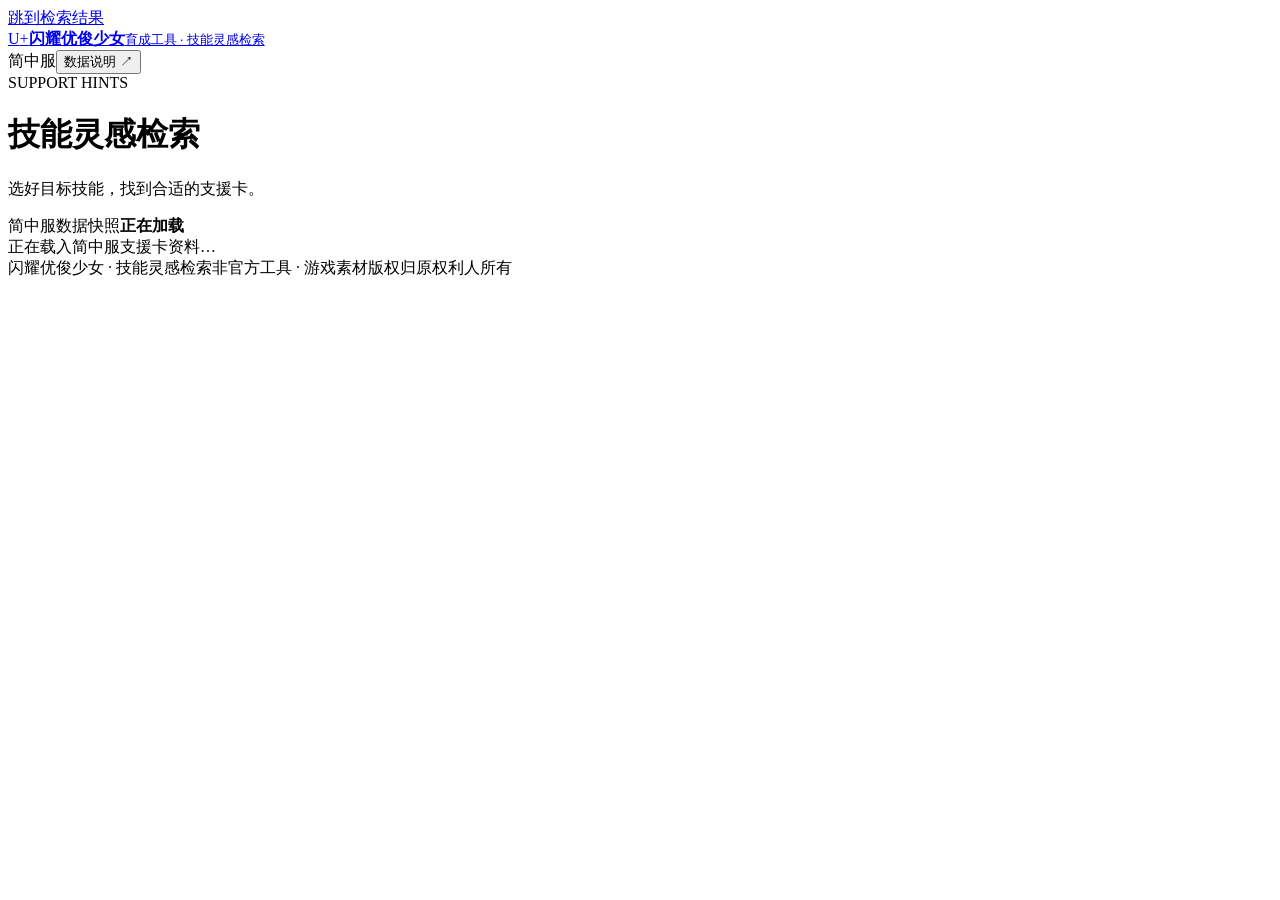
==== app/src/main/assets/hint-finder/index.html @ 9cf9b89a "feat: integrate support skill search (v0.1.52)" ====
<!doctype html>
<html lang="zh-CN">
<head>
  <meta charset="utf-8">
  <meta name="viewport" content="width=device-width,initial-scale=1,viewport-fit=cover">
  <meta name="theme-color" content="#315cff">
  <meta name="description" content="闪耀优俊少女简中服支援卡技能灵感检索。按目标技能反查支援卡。">
  <title>技能灵感检索 · 闪耀优俊少女</title>
  <link rel="icon" type="image/svg+xml" href="/assets/favicon.svg">
  <link rel="stylesheet" href="/style.css">
  <link rel="stylesheet" href="/refinement.css">
  <link rel="stylesheet" href="/android.css">
  <script type="module" src="/app.mjs"></script><script defer src="/embedded.js"></script>
</head>
<body>
  <a class="skip" href="#results-heading">跳到检索结果</a>
  <header class="site-header">
    <div class="header-inner">
      <a href="/" class="brand" aria-label="技能灵感检索首页"><span class="brand-symbol" aria-hidden="true">U<span>+</span></span><span><b>闪耀优俊少女</b><small>育成工具 · 技能灵感检索</small></span></a>
      <div class="header-actions"><span class="server-badge">简中服</span><button class="text-button" id="about-button">数据说明 <span aria-hidden="true">↗</span></button></div>
    </div>
  </header>
  <main class="workspace">
    <div class="page-heading"><div><span class="eyebrow">SUPPORT HINTS</span><h1>技能灵感检索</h1><p>选好目标技能，找到合适的支援卡。</p></div><div class="snapshot"><span class="snapshot-label">简中服数据快照</span><b id="snapshot-date">正在加载</b></div></div>
    <div id="load-status" role="status" class="load-status">正在载入简中服支援卡资料…</div>
    <div class="workbench" id="workbench" hidden>
      <aside class="filters" aria-label="检索条件">
        <section class="panel filter-panel">
          <div class="section-heading"><h2><span class="section-mark pink"></span>目标技能</h2></div>
          <label for="skill-input" class="sr-only">搜索目标技能</label>
          <div class="skill-search"><span class="search-symbol" aria-hidden="true"></span><input id="skill-input" enterkeyhint="search" placeholder="搜索技能名称…" autocomplete="off" role="combobox" aria-controls="skill-options" aria-expanded="false" aria-autocomplete="list"><button type="button" id="skill-search-button" aria-label="搜索技能">搜索</button></div>
          <div id="skill-options" class="skill-options" role="listbox" aria-label="技能搜索建议" hidden></div>
          <p id="skill-feedback" class="sr-only" aria-live="polite"></p>
        </section>
        <section class="panel filter-panel secondary-filters" data-expanded="false">
          <div class="section-heading"><h2><span class="section-mark blue"></span>筛选条件</h2><div class="filter-heading-actions"><button id="reset-filters" class="text-button">重置</button><button id="filter-toggle" class="text-button" aria-expanded="false" aria-controls="filter-fields">展开 <span aria-hidden="true">⌄</span></button></div></div>
          <div id="filter-fields">
          <fieldset><legend>稀有度</legend><div class="rarity-options"><label class="rarity-choice ssr"><input type="checkbox" value="SSR" name="rarity" checked><span>SSR</span></label><label class="rarity-choice sr"><input type="checkbox" value="SR" name="rarity" checked><span>SR</span></label><label class="rarity-choice r"><input type="checkbox" value="R" name="rarity" checked><span>R</span></label></div></fieldset>
          <fieldset><legend>支援类型 <small>可多选</small></legend><div id="type-filters" class="type-options"></div></fieldset>
          </div>
        </section>
        <div id="tier-switch" role="tablist" aria-label="技能级别" hidden><button type="button" role="tab" data-result-tier="gold" aria-controls="direct-section" aria-selected="true">金技能</button><button type="button" role="tab" data-result-tier="lower" aria-controls="lower-section" aria-selected="false" tabindex="-1">下位白技能</button></div><div class="side-footnote">资料来自吗哩吗哩工具箱简中服快照。<br>未收录不代表无法获得。</div>
      </aside>
      <section class="results-section" aria-labelledby="results-heading">
        <div class="results-toolbar"><div><h2 id="results-heading" tabindex="-1">支援卡 <span id="result-count">0</span></h2><p id="result-summary" role="status"></p></div></div>
        <div class="results-meta"><span id="active-summary">全部支援卡</span></div>
        <div id="direct-section"><div id="gold-heading" class="result-group-heading gold-heading" hidden></div>
        <div id="results" class="card-grid"></div>
        <div id="empty-state" class="panel empty-state" hidden><span class="empty-symbol" aria-hidden="true">∅</span><h3>没有找到符合条件的支援卡</h3><p id="empty-description"></p><button class="primary-button" id="empty-action">重置全部条件</button></div>
        <nav class="pagination" aria-label="支援卡分页" hidden><button type="button" data-page-offset="-1" aria-controls="results">上一页</button><span class="page-label" aria-live="polite"></span><button type="button" data-page-offset="1" aria-controls="results">下一页</button></nav>
        <p class="results-end" id="results-end"></p>
        </div><section id="lower-section" aria-labelledby="lower-heading" hidden>
          <div class="result-group-heading lower-heading"><h3 id="lower-heading">仅可获取下位白技能</h3><p id="lower-description"></p></div>
          <div id="lower-results" class="card-grid"></div>
          <p id="lower-empty" class="panel empty-state" hidden>当前筛选条件下，没有仅提供下位白技能的支援卡。</p>
          <nav class="lower-pagination pagination" aria-label="下位白技能支援卡底部分页"><button type="button" data-lower-offset="-1" aria-controls="lower-results">上一页</button><span class="lower-page-label" aria-live="polite"></span><button type="button" data-lower-offset="1" aria-controls="lower-results">下一页</button></nav>
        </section>
      </section>
    </div>
  </main>
  <footer class="site-footer"><span>闪耀优俊少女 · 技能灵感检索</span><span>非官方工具 · 游戏素材版权归原权利人所有</span></footer>
  <dialog id="detail-dialog"><div class="dialog-header"><span id="dialog-label">详细信息</span><button id="close-dialog" class="close-button" aria-label="关闭详情">×</button></div><div id="dialog-content"></div></dialog>
  <div id="toast" class="toast" role="status" hidden></div>
  <noscript><p class="panel">请启用 JavaScript 以使用技能检索。</p></noscript>
</body>
</html>
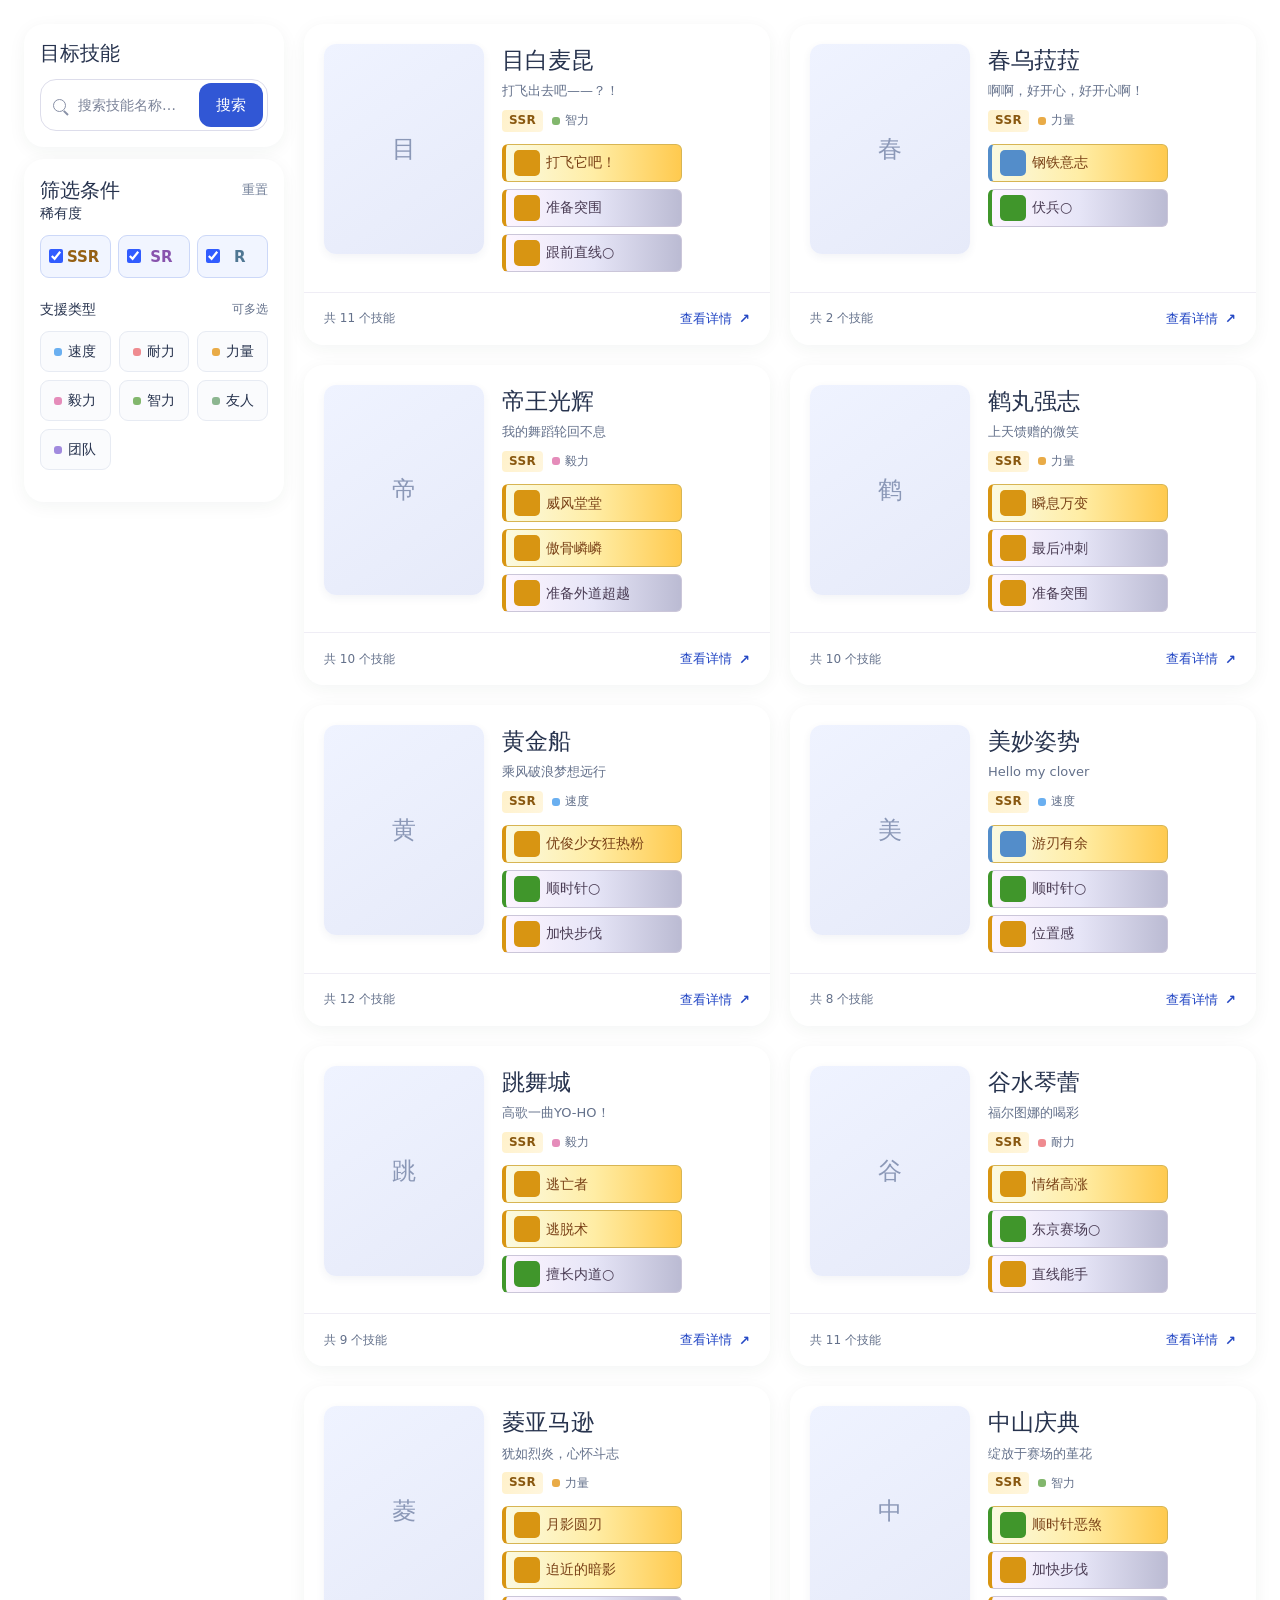
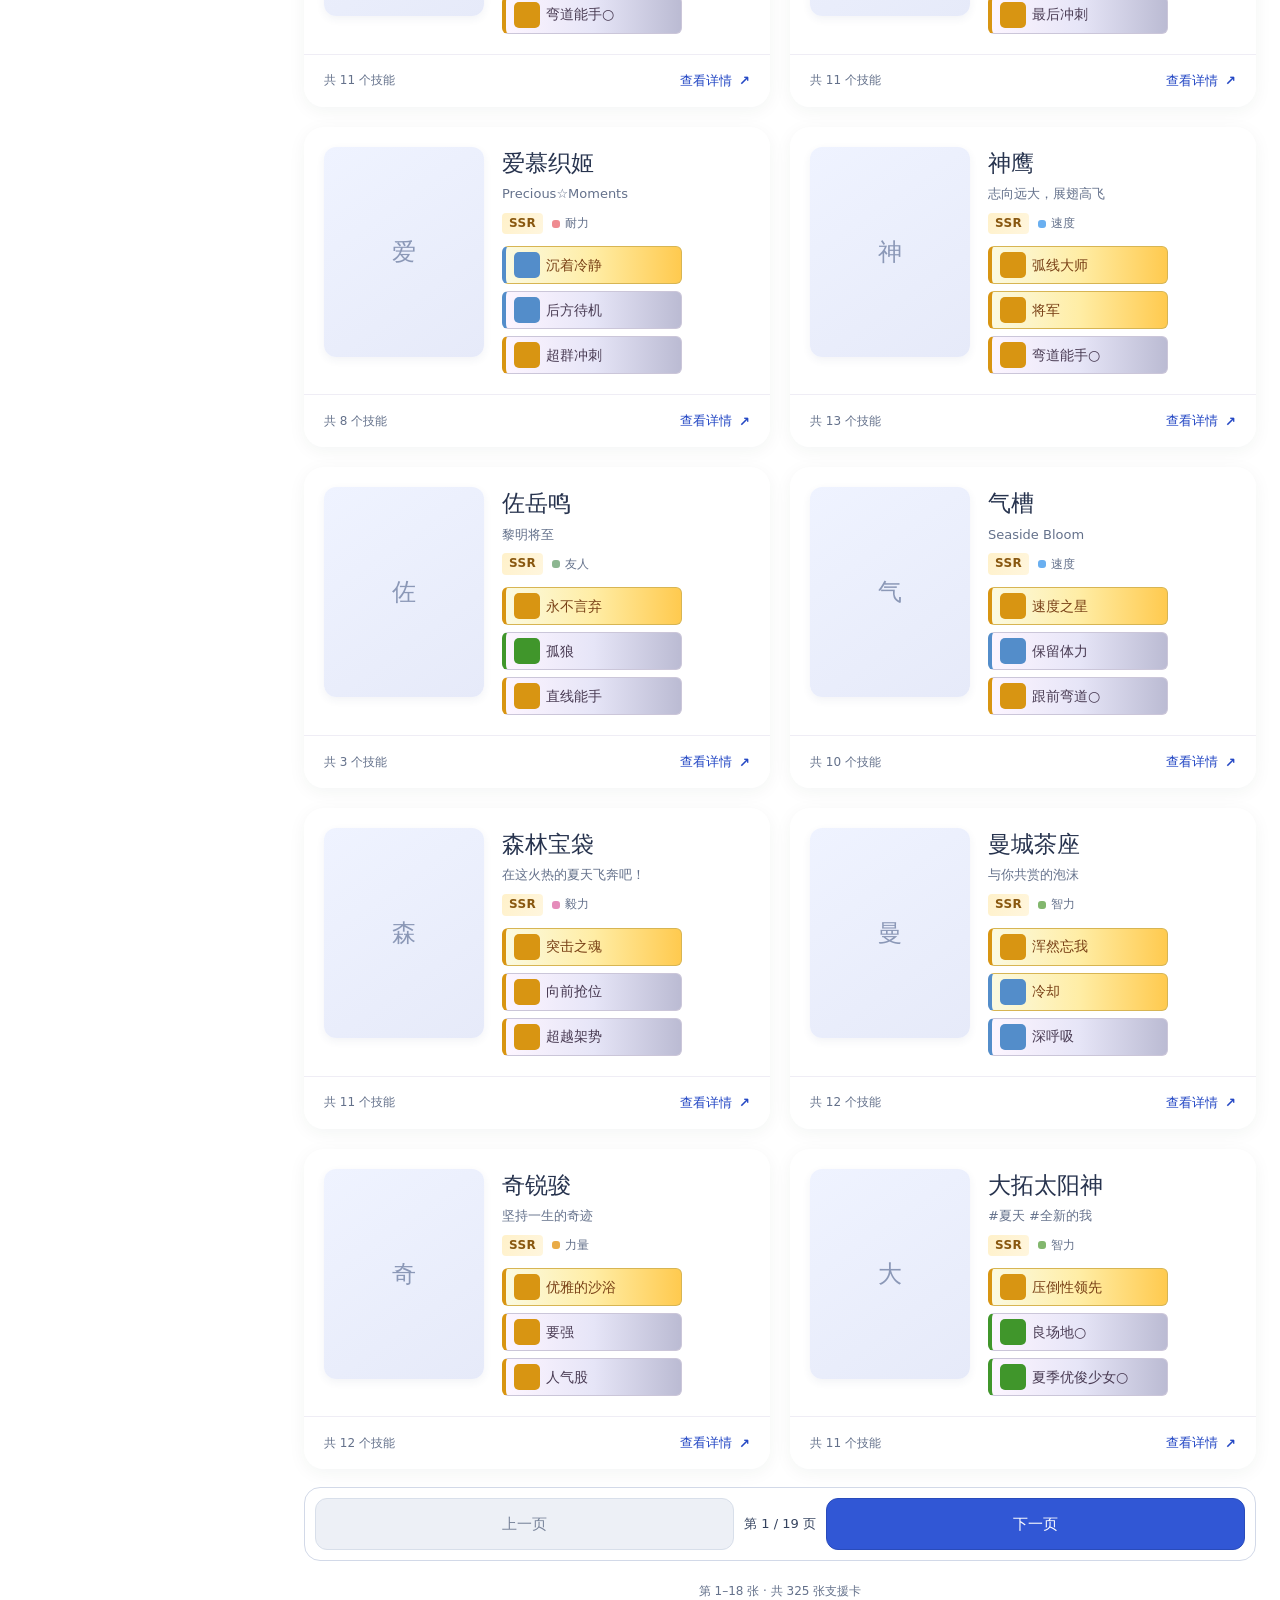
==== commit 42297bf1: "feat: sync PC support skill catalog (v0.1.54)" ====
--- a/app/src/main/assets/hint-finder/index.html
+++ b/app/src/main/assets/hint-finder/index.html
@@ -6,17 +6,17 @@
   <meta name="theme-color" content="#315cff">
   <meta name="description" content="闪耀优俊少女简中服支援卡技能灵感检索。按目标技能反查支援卡。">
   <title>技能灵感检索 · 闪耀优俊少女</title>
-  <link rel="icon" type="image/svg+xml" href="/assets/favicon.svg">
-  <link rel="stylesheet" href="/style.css">
-  <link rel="stylesheet" href="/refinement.css">
-  <link rel="stylesheet" href="/android.css">
-  <script type="module" src="/app.mjs"></script><script defer src="/embedded.js"></script>
+  <link rel="icon" type="image/svg+xml" href="./assets/favicon.svg">
+  <link rel="stylesheet" href="./style.css">
+  <link rel="stylesheet" href="./refinement.css">
+  <link rel="stylesheet" href="./android.css">
+  <script type="module" src="./app.mjs"></script><script defer src="./embedded.js"></script>
 </head>
 <body>
   <a class="skip" href="#results-heading">跳到检索结果</a>
   <header class="site-header">
     <div class="header-inner">
-      <a href="/" class="brand" aria-label="技能灵感检索首页"><span class="brand-symbol" aria-hidden="true">U<span>+</span></span><span><b>闪耀优俊少女</b><small>育成工具 · 技能灵感检索</small></span></a>
+      <a href="./" class="brand" aria-label="技能灵感检索首页"><span class="brand-symbol" aria-hidden="true">U<span>+</span></span><span><b>闪耀优俊少女</b><small>育成工具 · 技能灵感检索</small></span></a>
       <div class="header-actions"><span class="server-badge">简中服</span><button class="text-button" id="about-button">数据说明 <span aria-hidden="true">↗</span></button></div>
     </div>
   </header>
@@ -39,7 +39,7 @@
           <fieldset><legend>支援类型 <small>可多选</small></legend><div id="type-filters" class="type-options"></div></fieldset>
           </div>
         </section>
-        <div id="tier-switch" role="tablist" aria-label="技能级别" hidden><button type="button" role="tab" data-result-tier="gold" aria-controls="direct-section" aria-selected="true">金技能</button><button type="button" role="tab" data-result-tier="lower" aria-controls="lower-section" aria-selected="false" tabindex="-1">下位白技能</button></div><div class="side-footnote">资料来自吗哩吗哩工具箱简中服快照。<br>未收录不代表无法获得。</div>
+        <div id="tier-switch" role="tablist" aria-label="技能级别" hidden><button type="button" role="tab" data-result-tier="gold" aria-controls="direct-section" aria-selected="true">金技能</button><button type="button" role="tab" data-result-tier="lower" aria-controls="lower-section" aria-selected="false" tabindex="-1">下位白技能</button></div><div class="side-footnote">工具箱简中服归档与 BWIKI 资料增补。<br>未收录不代表无法获得。</div>
       </aside>
       <section class="results-section" aria-labelledby="results-heading">
         <div class="results-toolbar"><div><h2 id="results-heading" tabindex="-1">支援卡 <span id="result-count">0</span></h2><p id="result-summary" role="status"></p></div></div>
--- a/app/src/main/assets/hint-finder/style.css
+++ b/app/src/main/assets/hint-finder/style.css
@@ -0,0 +1,9 @@
+:root{--brand:#315cff;--brand-dark:#2347c4;--ink:#29324a;--muted:#667087;--line:#e2e3ee;--surface:#fff;--soft:#f5f6fc;--pink:#ac337d;--green:#327c49;--gold:#8c5b12;--shadow:0 4px 20px #444e8509;color-scheme:light;font-family:"Microsoft YaHei UI","Microsoft YaHei","PingFang SC",system-ui,sans-serif;color:var(--ink);font-synthesis:none;font-size:16px}
+*{box-sizing:border-box}body{margin:0;min-width:320px;background:#fcfbff url('./assets/horseshoes.svg') repeat center top;background-image:url('./assets/horseshoes.svg'),url('./assets/facets.svg');background-size:360px 420px,600px 760px}button,input{font:inherit}button,a,input{ -webkit-tap-highlight-color:transparent}button{cursor:pointer}button{color:inherit}button:disabled{cursor:default;opacity:.5}button:focus-visible,a:focus-visible,input:focus-visible,summary:focus-visible{outline:3px solid #315cff;outline-offset:3px}a{color:var(--brand-dark)}[hidden]{display:none!important}.sr-only{position:absolute;width:1px;height:1px;padding:0;overflow:hidden;clip:rect(0,0,0,0);white-space:nowrap}.skip{position:fixed;left:12px;top:-60px;z-index:20;background:white;padding:12px}.skip:focus{top:12px}.site-header{border-bottom:3px solid;border-image:linear-gradient(90deg,#ee78b7,#af97ec,#71bcec,#8fcd8a,#f2d478) 1;background:linear-gradient(115deg,#fff6fa,#fff 48%,#eef8ff)}.header-inner{max-width:1400px;margin:auto;padding:18px 40px;display:flex;align-items:center;justify-content:space-between;gap:18px}.brand{display:flex;gap:12px;align-items:center;text-decoration:none;color:var(--ink)}.brand-symbol{position:relative;width:44px;height:44px;display:grid;place-items:center;border-radius:13px;background:var(--brand);color:#fff;font-size:30px;font-weight:850;box-shadow:0 4px 10px #315cff25}.brand-symbol>span{position:absolute;right:3px;top:-7px;color:#ffdd83;font-size:27px}.brand b{display:block;letter-spacing:.08em;font-size:17px}.brand small{display:block;font-size:12px;color:var(--muted);margin-top:3px}.header-actions{display:flex;align-items:center;gap:18px}.server-badge{font-size:13px;font-weight:700;color:var(--brand-dark);background:#edf1ff;border:1px solid #dbe4ff;padding:6px 13px;border-radius:7px}.text-button{min-height:36px;border:0;background:transparent;padding:5px 0;color:var(--muted);font-size:14px;display:inline-flex;align-items:center;gap:7px;white-space:nowrap}.text-button:hover{color:var(--brand-dark)}.text-button svg{width:16px;height:16px;fill:none;stroke:currentColor;stroke-width:1.8}.workspace{max-width:1400px;margin:0 auto;padding:32px 40px 45px}.page-heading{display:flex;justify-content:space-between;align-items:center;gap:20px;margin-bottom:28px}.eyebrow{font-size:11px;letter-spacing:.17em;color:var(--brand-dark);font-weight:800}h1{font-size:30px;letter-spacing:-.035em;margin:9px 0 10px;font-weight:850;line-height:1.4}h1 span{color:var(--brand-dark)}.page-heading p{font-size:14px;color:var(--muted);margin:0}.snapshot{border-left:1px solid #d4d6e5;padding-left:23px;display:grid;gap:7px;flex-shrink:0}.snapshot-label{font-size:12px;color:var(--muted)}.snapshot b{font-size:15px;font-variant-numeric:tabular-nums}.workbench{display:grid;grid-template-columns:290px minmax(0,1fr);gap:26px;align-items:start}.filters{display:grid;gap:16px}.panel{border:1px solid var(--line);border-radius:16px;background:var(--surface);box-shadow:var(--shadow)}.filter-panel{padding:20px;position:relative}.section-heading{display:flex;justify-content:space-between;align-items:center;margin-bottom:14px;gap:12px}.section-heading h2{font-size:16px;margin:0;display:flex;align-items:center;gap:9px}.section-mark{height:17px;width:4px;border-radius:3px;display:inline-block}.section-mark.pink{background:#e765ac}.section-mark.blue{background:var(--brand)}.section-heading .text-button{font-size:13px;min-height:30px}.skill-search,.card-search{display:flex;align-items:center;gap:9px;border:1px solid #d9deed;border-radius:10px;background:#fff;padding:0 12px}.skill-search{height:46px;background:#fafbff}.search-symbol{display:block;width:13px;height:13px;border:1.7px solid #8890a6;border-radius:50%;position:relative;flex-shrink:0;margin-right:2px}.search-symbol:after{content:"";position:absolute;right:-4px;bottom:-3px;width:6px;height:1.7px;background:#8890a6;transform:rotate(45deg)}.skill-search:focus-within,.card-search:focus-within{outline:2px solid #91a6ff;outline-offset:1px}input[type=search],.skill-search input{border:0;outline:0!important;min-width:0;width:100%;background:transparent;font-size:14px;color:var(--ink)}input::placeholder{color:#7b8398}kbd{background:#eef0f7;border:1px solid #dfe2ed;border-radius:4px;padding:0 4px;color:#77809a;font:12px system-ui}.selected-skills{display:flex;gap:7px;flex-wrap:wrap;margin-top:14px}.selected-chip{border:1px solid #eab6d7;color:#922868;background:#fff1f9;border-radius:8px;min-height:36px;padding:6px 9px;display:flex;align-items:center;gap:8px;font-size:13px;text-align:left}.selected-chip:hover{background:#fce4f2}.selected-chip span:last-child{font-size:18px;line-height:1}.selected-empty{padding:12px 8px;width:100%;border:1px dashed #dce0ed;border-radius:8px;text-align:center;color:#788198;font-size:13px}.helper{font-size:12px;color:var(--muted);line-height:1.65;margin:9px 0 17px}.match-mode{display:flex;border-radius:9px;background:#f0f1f8;padding:4px;gap:3px}.match-mode button{flex:1;min-height:39px;border:0;border-radius:6px;background:transparent;color:var(--muted);font-size:13px;font-weight:700;white-space:nowrap}.match-mode button span{font-size:10px;margin-left:3px;opacity:.8}.match-mode button[aria-pressed=true]{color:var(--brand-dark);background:white;box-shadow:0 2px 6px #38487912}.mode-help{font-size:12px;color:var(--muted);line-height:1.7;margin:10px 0 0}fieldset{border:0;margin:0 0 20px;padding:0;min-width:0}fieldset:last-of-type{margin-bottom:16px}legend{font-size:14px;font-weight:700;margin-bottom:11px;padding:0;width:100%;display:flex;justify-content:space-between}legend small{font-size:12px;color:var(--muted);font-weight:400}.rarity-options{display:grid;grid-template-columns:repeat(3,1fr);gap:7px}.rarity-choice{cursor:pointer;position:relative}.rarity-choice input{position:absolute;left:9px;top:14px;margin:0;width:14px;height:14px;accent-color:var(--brand)}.rarity-choice span{display:flex;align-items:center;justify-content:center;padding-left:15px;height:42px;border-radius:8px;border:1px solid var(--line);font-weight:850;font-size:15px;background:#fafbfe}.rarity-choice input:checked+span{background:#edf2ff;border-color:#b5c6ff}.rarity-choice.ssr span{color:#956014}.rarity-choice.sr span{color:#8853ad}.rarity-choice.r span{color:#4f7793}.rarity-choice input:focus-visible+span{outline:3px solid #315cff;outline-offset:3px}.type-options{display:grid;grid-template-columns:repeat(3,1fr);gap:7px}.type-choice{display:flex;align-items:center;justify-content:center;gap:6px;min-height:40px;font-size:13px;border:1px solid var(--line);border-radius:8px;background:#fff}.type-choice[aria-pressed=true]{border-color:#7d9bff;background:#edf2ff;color:var(--brand-dark)}.type-choice:hover{background:var(--soft)}.type-dot{height:8px;width:8px;border-radius:3px;background:var(--type-color,#778197);display:inline-block;flex-shrink:0}.source-options{display:flex;flex-wrap:wrap;gap:8px 13px}.source-options label{font-size:13px;display:flex;align-items:center;gap:4px;cursor:pointer;min-height:32px}.source-options input{accent-color:var(--brand);margin:0;width:14px;height:14px}.source-note{background:#f5f7fc;border-radius:9px;padding:11px;display:flex;gap:8px;align-items:flex-start}.source-note>span{width:15px;height:15px;border:1px solid #8792ab;border-radius:50%;display:grid;place-items:center;font:11px Georgia;flex-shrink:0;margin-top:2px;color:var(--muted)}.source-note p{font-size:12px;line-height:1.7;margin:0;color:var(--muted)}.side-footnote{padding:0 7px;font-size:12px;color:var(--muted);line-height:1.9}.results-toolbar{display:flex;justify-content:space-between;align-items:center;gap:16px;margin:3px 0 16px}.results-toolbar h2{margin:0 0 7px;font-size:20px;display:flex;align-items:center;gap:9px}.results-toolbar h2>span{font-size:14px;padding:3px 9px;background:#e7edff;border-radius:6px;color:var(--brand-dark);font-variant-numeric:tabular-nums}.results-toolbar p{margin:0;color:var(--muted);font-size:12px}.card-search{width:230px;height:40px}.results-meta{display:flex;align-items:center;justify-content:space-between;gap:16px;margin-bottom:14px;min-height:35px}.results-meta>span{font-size:12px;color:var(--muted)}.results-meta .text-button{font-size:12px}.card-grid{display:grid;grid-template-columns:repeat(3,minmax(0,1fr));gap:14px;align-items:start}.support-card{overflow:hidden;border:1px solid var(--line);border-radius:14px;background:#fff;box-shadow:var(--shadow);position:relative}.support-card:before{content:"";display:block;height:3px;background:var(--card-accent,#b9c8fa)}.support-card:hover{box-shadow:0 6px 20px #46548312;border-color:#c4cce3}.card-heading{display:flex;align-items:center;gap:11px;padding:16px 15px 14px;min-width:0}.portrait{position:relative;flex-shrink:0;width:64px;height:70px;border-radius:9px;overflow:hidden;background:linear-gradient(145deg,#eff3ff,#e6eaf9);display:grid;place-items:center;color:#8b98b7;font-size:24px}.portrait img{position:absolute;width:100%;height:100%;object-fit:cover;inset:0}.card-identity{min-width:0;flex:1}.card-identity h3{font-size:16px;line-height:1.5;margin:0 0 3px;overflow-wrap:anywhere}.card-title{font-size:11px;line-height:1.6;color:var(--muted);margin:0 0 7px;min-height:18px;overflow-wrap:anywhere}.card-badges{display:flex;gap:6px;align-items:center;flex-wrap:wrap}.rarity-badge{font-size:11px;font-weight:850;line-height:1.3;border-radius:4px;padding:3px 5px;background:#edf2f7;color:#527390}.rarity-badge.ssr{background:linear-gradient(115deg,#fff1ca,#fff6de);color:#895810}.rarity-badge.sr{background:#f4eaff;color:#8451a3}.type-badge{font-size:11px;display:flex;align-items:center;gap:4px;color:var(--muted)}.card-skills{padding:0 15px 13px}.skill-section-label{display:flex;justify-content:space-between;margin-bottom:7px;font-size:11px;color:var(--muted)}.skill-pills{display:flex;flex-wrap:wrap;gap:5px}.skill-pill{border:1px solid #e5e8f0;border-radius:6px;min-height:30px;padding:5px 7px;font-size:12px;line-height:1.5;background:#f7f8fc;text-align:left;max-width:100%;overflow-wrap:anywhere}.skill-pill:hover{border-color:#9db1ff;color:var(--brand-dark)}.skill-pill.gold{background:#fff8e6;border-color:#efe0b6;color:#82580f}.skill-pill.match{background:#eaf0ff;border-color:#8aa8ff;color:#2347c4;font-weight:700}.skill-pill.match:before{content:'✓';margin-right:4px}.event-skill-group{border-top:1px dashed #e8eaf1;margin-top:12px;padding-top:10px}.no-hints{font-size:12px;color:var(--muted);margin:5px 0}.card-footer{display:flex;justify-content:space-between;align-items:center;gap:6px;padding:8px 15px;border-top:1px solid #eff0f5;background:#fcfcff;font-size:11px;color:var(--muted)}.card-footer button{font-size:12px;min-height:30px;color:var(--brand-dark)}.match-count{color:var(--brand-dark)}.load-more{width:100%;min-height:46px;border:1px solid #d7deef;background:#ffffffdd;border-radius:10px;font-size:14px;margin-top:20px;color:var(--brand-dark);font-weight:700}.load-more:hover{background:#edf2ff}.results-end{text-align:center;color:var(--muted);font-size:12px;margin:22px 0}.empty-state{text-align:center;padding:45px 20px}.empty-symbol{font-size:46px;color:#9caadb}.empty-state h3{font-size:18px}.empty-state p{color:var(--muted);font-size:14px;line-height:1.8;max-width:420px;margin:0 auto 22px}.primary-button{border:0;border-radius:9px;min-height:44px;padding:10px 18px;font-size:14px;font-weight:700;color:#fff;background:linear-gradient(115deg,#356aff,#3451e5);box-shadow:0 4px 10px #315cff24}.site-footer{max-width:1320px;margin:0 auto;padding:22px 0;border-top:1px solid #daddE9;display:flex;justify-content:space-between;gap:10px;font-size:12px;color:var(--muted)}.skill-options{position:absolute;top:114px;left:20px;right:20px;z-index:5;max-height:320px;overflow:auto;border:1px solid #cad4ed;background:#fff;border-radius:9px;box-shadow:0 12px 30px #22355b24;padding:5px}.suggestion{display:flex;align-items:center;justify-content:space-between;gap:8px;min-height:47px;border:0;background:transparent;width:100%;padding:8px;text-align:left;border-radius:6px;font-size:13px}.suggestion small{font-size:11px;color:var(--muted);white-space:nowrap}.suggestion[aria-selected=true],.suggestion:hover{background:#edf2ff}.suggestion .gold-label{color:#956014}.suggestion-empty{font-size:13px;color:var(--muted);padding:12px;line-height:1.7}.load-status{padding:30px;background:#fff;border:1px solid var(--line);border-radius:14px}dialog{border:1px solid var(--line);border-radius:18px;width:min(650px,calc(100vw - 32px));max-height:85dvh;padding:0;box-shadow:0 24px 100px #11253c3d;color:var(--ink)}dialog::backdrop{background:#1f2c4c65;backdrop-filter:blur(3px)}.dialog-header{position:sticky;top:0;z-index:1;background:white;border-bottom:1px solid var(--line);padding:10px 21px;display:flex;justify-content:space-between;align-items:center;font-size:14px;color:var(--muted)}.close-button{border:0;background:#f3f5fa;width:38px;height:38px;border-radius:50%;font-size:25px}.close-button:hover{background:#e6ecfc}#dialog-content{padding:24px}#dialog-content h2{font-size:23px;margin:0 0 13px}#dialog-content h3{font-size:16px;margin:25px 0 12px}#dialog-content p{font-size:14px;line-height:1.9;white-space:pre-line}#dialog-content .card-heading{padding:0 0 15px}#dialog-content .skill-pills{gap:7px}#dialog-content .skill-pill{font-size:14px;min-height:37px}.dialog-tags{display:flex;gap:7px;flex-wrap:wrap;font-size:13px;color:var(--muted)}.dialog-tags span{padding:5px 9px;border-radius:6px;background:var(--soft)}.event-detail{border:1px solid var(--line);border-radius:9px;margin-bottom:9px;background:#fbfcff}.event-detail summary{padding:13px;font-size:14px;cursor:pointer}.event-options{padding:0 14px 14px}.event-options h4{font-size:13px;margin:13px 0 7px;color:var(--brand-dark)}.event-options p{font-size:12px!important;background:#fff;padding:10px;border-radius:6px;margin:5px 0!important;border:1px solid #e7eaf3;line-height:1.8!important}.event-caveat{color:var(--muted);font-size:12px!important}.dialog-action{margin-top:22px}.toast{position:fixed;z-index:30;bottom:30px;left:50%;transform:translateX(-50%);padding:13px 20px;background:#29324a;color:#fff;border-radius:10px;font-size:14px;box-shadow:0 6px 20px #22335030;max-width:90vw}.source-link{overflow-wrap:anywhere}
+@media(min-width:1450px){.workspace{padding-top:38px}.page-heading{margin-bottom:32px}.card-grid{gap:17px}.card-heading{padding-top:18px}}
+@media(max-width:1190px){.card-grid{grid-template-columns:repeat(2,minmax(0,1fr))}.workbench{grid-template-columns:270px minmax(0,1fr);gap:20px}.workspace{padding-inline:28px}.header-inner{padding-inline:28px}.site-footer{margin-inline:28px}.card-heading{gap:12px}.portrait{width:67px;height:74px}}
+@media(max-width:760px){.workspace{padding:22px 16px}.header-inner{padding:13px 16px}.brand b{font-size:15px}.brand small{font-size:10px}.brand-symbol{width:38px;height:38px;font-size:27px}.header-actions{gap:10px}.header-actions .text-button{font-size:12px}.server-badge{font-size:11px;padding:5px 8px}.page-heading{margin-bottom:22px}.page-heading h1{font-size:25px}.page-heading p{font-size:13px;line-height:1.8}.eyebrow{font-size:10px}.snapshot{display:none}.workbench{display:flex;flex-direction:column;gap:24px}.filters,.results-section{width:100%}.filters{grid-template-columns:1fr 1fr;gap:12px}.filter-panel{padding:16px}.side-footnote{grid-column:1/-1}.skill-options{left:16px;right:16px;top:106px}.type-options{gap:5px}.type-choice{font-size:12px}.source-options{gap:4px 10px}.card-grid{gap:12px}.site-footer{margin:5px 16px 0;font-size:11px;flex-wrap:wrap}.page-heading h1 span{white-space:nowrap}.card-heading{padding:13px;gap:9px}.portrait{width:58px;height:66px}.card-skills{padding-inline:13px}.card-title{font-size:11px}.card-identity h3{font-size:15px}.card-footer{padding-inline:13px}}
+@media(max-width:520px){.filters{grid-template-columns:1fr}.filter-panel{padding:18px}.filters .filter-panel:nth-child(2){display:grid;grid-template-columns:1fr;gap:0}.type-options{grid-template-columns:repeat(4,1fr)}.type-choice{min-height:40px}.type-choice:last-child{grid-column:auto}.source-options{gap:14px}.source-options label{min-height:36px}.source-note{padding:9px 11px}.source-note p{font-size:12px}.filter-panel fieldset{margin-bottom:16px}.rarity-choice span{height:40px}.rarity-choice input{top:13px;left:15px}.skill-options{top:110px;left:18px;right:18px}.match-mode button{font-size:14px;min-height:40px}.selected-chip{min-height:40px}.section-heading h2{font-size:17px}.results-toolbar{flex-wrap:wrap;gap:14px}.card-search{width:100%;height:44px}.results-toolbar>div{display:flex;align-items:center;justify-content:space-between;width:100%;gap:10px}.results-toolbar h2{margin:0}.results-meta{gap:10px}.results-meta .text-button{min-height:40px}.card-grid{grid-template-columns:1fr}.support-card .card-heading{padding:16px;gap:13px}.portrait{width:70px;height:78px}.card-identity h3{font-size:18px}.card-title{font-size:12px}.card-badges{gap:9px}.rarity-badge,.type-badge{font-size:12px}.skill-pill{font-size:13px;min-height:36px;padding:6px 9px}.card-skills{padding:0 16px 15px}.skill-section-label{font-size:12px}.card-footer{padding:8px 16px;font-size:12px}.card-footer button{min-height:36px;font-size:13px}.skill-search{height:48px}.skill-search input{font-size:16px}.suggestion{min-height:48px}.header-actions .text-button{font-size:0;min-height:40px}.header-actions .text-button span{font-size:18px}.results-section{scroll-margin-top:15px}.side-footnote{display:none}.page-heading h1{font-size:24px;letter-spacing:-.05em}.page-heading p{font-size:12px}.eyebrow{letter-spacing:.12em}.results-toolbar p{font-size:11px}.site-footer{line-height:1.8}.toast{bottom:calc(18px + env(safe-area-inset-bottom))}}
+@media(prefers-reduced-motion:no-preference){button{transition:background .15s,border-color .15s,box-shadow .15s}.support-card{transition:box-shadow .18s,border-color .18s}}
+.filter-heading-actions{display:flex;align-items:center;gap:14px}#filter-toggle{display:none}.skill-pill{font-size:14px}.skill-section-label{font-size:12px}.card-title{font-size:12px}.match-mode button{font-size:14px}.type-choice{font-size:14px}.source-options label{font-size:14px}.card-footer button{font-size:14px}.suggestion{font-size:14px}.card-search input{font-size:14px}
+@media(max-width:520px){#filter-toggle{display:inline-flex}.secondary-filters[data-expanded=false] #filter-fields{display:none}.secondary-filters[data-expanded=false] .section-heading{margin-bottom:0}.secondary-filters{padding-block:12px}.header-actions .text-button{font-size:12px}.skill-pill{font-size:14px}.results-toolbar p{font-size:12px}}
--- a/app/src/main/assets/hint-finder/refinement.css
+++ b/app/src/main/assets/hint-finder/refinement.css
@@ -0,0 +1,266 @@
+/* Visual layer: quiet patterned canvas, clear controls, image-led card identity. */
+.skill-tone.tone-green { --skill-color:#40962b; }
+.skill-tone.tone-yellow { --skill-color:#d89512; }
+.skill-tone.tone-blue { --skill-color:#538dca; }
+.skill-tone.tone-red { --skill-color:#c94747; }
+.skill-tone.tone-purple { --skill-color:#985cb6; }
+.skill-tone.tone-unknown { --skill-color:#7b8395; }
+.pagination { display: flex; justify-content: flex-end; align-items: center; gap: 16px; margin: 18px 0; }
+.pagination button { min-height: 42px; padding: 8px 16px; border: 1px solid #d6e0f3; border-radius: 10px; background: white; color: #2347c4; font-size: 14px; }
+.pagination button:hover:not(:disabled) { background: #edf3ff; }
+.pagination button:disabled { opacity: .45; }
+.page-label { font-size: 14px; color: #64718b; font-variant-numeric: tabular-nums; }
+:root {
+  --ink: #27334e;
+  --muted: #64718b;
+  --line: #e5e9f2;
+  --soft: #f4f6fb;
+  --shadow: 0 3px 6px #30446d03, 0 12px 32px #30446d05;
+}
+body { background: #f4f6fb; position: relative; isolation: isolate; }
+body::before {
+  content: ''; position: fixed; inset: 0; z-index: -1; pointer-events: none;
+  background: url('./assets/horseshoes.svg') center top / 480px 560px,
+    url('./assets/facets.svg') center top / 800px 1013px;
+  opacity: .27;
+}
+.site-header { background: #ffffffed; border-bottom-width: 2px; }
+.header-inner { max-width: 1480px; padding: 14px 40px; }
+.brand-symbol { width: 40px; height: 40px; border-radius: 12px; font-size: 28px; }
+.brand b { font-size: 16px; letter-spacing: .04em; }
+.brand small { font-size: 12px; margin-top: 4px; }
+.header-actions { gap: 20px; }
+.server-badge { background: #f0f4ff; border-color: transparent; border-radius: 6px; }
+.workspace { max-width: 1480px; padding: 28px 40px 48px; }
+.page-heading { margin: 0 0 26px; }
+.eyebrow { font-size: 12px; letter-spacing: .15em; color: #7b88a0; font-weight: 650; }
+.page-heading h1 { font-size: 30px; letter-spacing: .015em; margin: 6px 0 7px; font-weight: 750; }
+.page-heading p { font-size: 14px; }
+.snapshot { border: 0; padding: 12px 16px; border-radius: 12px; background: #ffffffa8; gap: 6px; }
+.snapshot b { font-weight: 600; font-size: 14px; letter-spacing: .045em; }
+.workbench { grid-template-columns: 292px minmax(0,1fr); gap: 28px; }
+.filters { gap: 18px; }
+.filter-panel { border-radius: 18px; padding: 22px; border-color: #e8ebf3; }
+.section-heading { margin-bottom: 17px; }
+.section-heading h2 { font-size: 16px; font-weight: 700; }
+.section-mark { width: 4px; height: 15px; }
+.section-mark.pink { background: #e18bb6; }
+.section-heading .text-button { color: #75829a; }
+.skill-search { height: 48px; border-radius: 11px; border-color: #c6d3f8; background: #f8faff; }
+.skill-search input { font-size: 14px; }
+.selected-skills { gap: 8px; margin-top: 14px; }
+.selected-skills:has(.selected-empty) { display: none; }
+.selected-empty { border: 0; background: none; padding: 0; text-align: left; font-size: 13px; line-height: 1.7; color: #75829a; }
+.selected-chip { font-size: 14px; border-color: #cbd8ff; color: #2d54bb; background: #edf3ff; border-radius: 8px; }
+.selected-chip:hover { background: #e1ebff; }
+.helper { font-size: 12px; margin: 13px 0 18px; }
+.match-mode { padding: 4px; background: #f0f3f9; border-radius: 11px; }
+.match-mode button { min-height: 41px; font-size: 14px; border-radius: 8px; }
+.match-mode button[aria-pressed=true] { background: #315cff; color: white; box-shadow: 0 3px 7px #315cff20; }
+.match-mode button span { font-size: 10px; font-weight: 500; }
+.mode-help { line-height: 1.7; margin-top: 12px; }
+fieldset { margin-bottom: 23px; }
+legend { font-size: 14px; font-weight: 650; margin-bottom: 12px; }
+.rarity-choice span { height: 43px; border-color: #e5eaf3; background: #f9fafc; border-radius: 9px; }
+.rarity-choice input:checked+span { border-color: #ccd8f8; background: #f1f5ff; }
+.type-options { gap: 8px; }
+.type-choice { font-size: 14px; min-height: 41px; border-radius: 9px; border-color: #e7ebf3; background: #fafbfd; }
+.type-choice[aria-pressed=true] { border-color: #9fb7f8; background: #edf3ff; }
+.source-options { display: grid; grid-template-columns: repeat(3,minmax(0,1fr)); gap: 3px; padding: 4px; border-radius: 9px; background: #f0f3f9; }
+.source-options label { position: relative; justify-content: center; min-height: 38px; font-size: 13px; border-radius: 6px; color: var(--muted); white-space: nowrap; }
+.source-options input { position: absolute; opacity: 0; width: 1px; height: 1px; }
+.source-options label:has(input:checked) { background: #fff; color: var(--brand-dark); box-shadow: 0 2px 5px #30446d0b; }
+.source-options label:has(input:focus-visible) { outline: 3px solid var(--brand); outline-offset: 2px; }
+.source-note { border-radius: 9px; background: #f5f7fb; }
+.side-footnote { color: #717e96; padding: 0 12px; }
+.results-toolbar { margin: 0 0 12px; min-height: 46px; }
+.results-toolbar h2 { font-size: 21px; font-weight: 700; margin-bottom: 6px; }
+.results-toolbar h2>span { background: #e7edf9; color: #526a9a; border-radius: 7px; padding: 3px 9px; font-size: 13px; }
+.results-toolbar p { font-size: 12px; }
+.card-search { height: 43px; width: 245px; border: 1px solid #e0e6f0; border-radius: 11px; background: #ffffffd9; }
+.results-meta { margin: 0 0 18px; padding: 0 0 13px; border-bottom: 1px solid #e1e6f0; min-height: 40px; }
+.results-meta>span { font-size: 13px; }
+.results-meta .text-button { min-height: 32px; font-size: 12px; background: #ffffffa3; border: 1px solid #e0e6f0; border-radius: 8px; padding: 4px 10px; }
+.card-grid { grid-template-columns: repeat(2,minmax(0,1fr)); gap: 20px; align-items: stretch; }
+.support-card { border: 1px solid #e0e6f0; border-radius: 18px; display: flex; flex-direction: column; box-shadow: var(--shadow); }
+.support-card::before { display: none; }
+.support-card:hover { border-color: #b9c9e8; box-shadow: 0 6px 24px #30446d0d; }
+.support-card>.card-heading {
+  padding: 20px; gap: 16px; margin: 0 0 17px;
+  background: linear-gradient(110deg,color-mix(in srgb,var(--card-accent) 12%,white),#fff 85%);
+  border-bottom: 1px solid color-mix(in srgb,var(--card-accent) 15%,#f2f4f8);
+}
+.portrait { width: 82px; height: 94px; border-radius: 10px; box-shadow: 0 3px 8px #30446d10; }
+.portrait img { object-fit: cover; }
+.card-identity h3 { font-size: 20px; font-weight: 700; line-height: 1.4; margin-bottom: 7px; }
+.card-title { font-size: 13px; line-height: 1.6; margin-bottom: 10px; min-height: 0; }
+.card-badges { gap: 9px; }
+.rarity-badge { font-size: 12px; padding: 3px 7px; letter-spacing: .03em; }
+.type-badge { font-size: 12px; gap: 5px; }
+.card-skills { padding: 0 20px 20px; flex: 1; }
+.skill-section-label { font-size: 12px; margin-bottom: 10px; color: #6c7890; }
+.skill-section-label span:first-child { font-weight: 650; }
+.skill-section-label span:last-child { color: #7a879c; }
+.skill-pills { gap: 7px; }
+.skill-pill { font-size: 14px; border-color: transparent; border-radius: 7px; background: #f3f5f9; min-height: 34px; padding: 6px 10px; color: #44526c; }
+.skill-pill:hover { background: #eaf0fc; border-color: #cfdbf5; }
+.skill-pill.gold { border-color: #f0e3be; background: #fff8e9; color: #8b6522; }
+.skill-pill.match { border-color: #97b3ff; background: #e9f0ff; color: #2347c4; }
+.event-skill-group { border-top: 1px solid #edf0f6; margin-top: 18px; padding-top: 16px; }
+.card-footer { padding: 10px 20px; min-height: 51px; background: #fff; border-top-color: #edf0f6; font-size: 12px; }
+.card-footer button { font-size: 13px; font-weight: 550; min-height: 32px; }
+.load-more { margin-top: 24px; border-radius: 12px; min-height: 48px; }
+.skill-options { top: 121px; left: 22px; right: 22px; padding: 6px; border-radius: 12px; }
+.suggestion { font-size: 14px; border-radius: 8px; }
+.site-footer { max-width: 1400px; border-color: #e0e6ef; }
+dialog { border-radius: 20px; }
+.dialog-header { padding: 12px 24px; }
+#dialog-content { padding: 26px; }
+#dialog-content .card-heading { gap: 18px; }
+#dialog-content .card-identity h3 { font-size: 22px; }
+@media (min-width: 1580px) {
+  .workspace,.header-inner { max-width: 1580px; }
+  .card-grid { grid-template-columns: repeat(3,minmax(0,1fr)); gap: 18px; }
+  .support-card>.card-heading { gap: 12px; padding: 18px; }
+  .card-identity h3 { font-size: 18px; }
+  .portrait { width: 76px; height: 88px; }
+}
+@media (max-width: 1100px) and (min-width: 761px) {
+  .workspace,.header-inner { padding-inline: 24px; }
+  .workbench { grid-template-columns: 255px minmax(0,1fr); gap: 20px; }
+  .filter-panel { padding: 18px; }
+  .skill-options { left: 18px; right: 18px; top: 113px; }
+  .card-grid { gap: 14px; }
+  .support-card>.card-heading { padding: 16px; gap: 11px; }
+  .portrait { width: 58px; height: 72px; }
+  .card-identity h3 { font-size: 17px; }
+  .card-title { font-size: 12px; }
+  .card-skills { padding-inline: 16px; }
+  .card-footer { padding-inline: 16px; }
+  .card-search { width: 205px; }
+}
+@media (max-width: 760px) {
+  .workspace { padding: 23px 20px 32px; }
+  .header-inner { padding: 13px 20px; }
+  .page-heading { margin-bottom: 22px; }
+  .page-heading h1 { font-size: 27px; }
+  .filters { gap: 14px; }
+  .filter-panel { padding: 20px; }
+  .skill-options { left: 20px; right: 20px; top: 117px; }
+  .workbench { gap: 25px; }
+  .source-options { display: grid; gap: 3px; }
+  .card-grid { gap: 16px; }
+  .support-card>.card-heading { padding: 17px; gap: 12px; }
+  .portrait { width: 68px; height: 84px; }
+  .card-identity h3 { font-size: 18px; }
+  .card-title { font-size: 12px; }
+  .card-skills { padding: 0 17px 18px; }
+  .card-footer { padding: 10px 17px; }
+  .site-footer { margin-inline: 20px; }
+}
+@media (max-width: 520px) {
+  .header-inner { padding: 12px 16px; }
+  .brand b { font-size: 14px; }
+  .brand small { font-size: 11px; }
+  .brand { gap: 9px; }
+  .brand-symbol { width: 34px; height: 34px; font-size: 24px; border-radius: 10px; }
+  .header-actions { gap: 9px; }
+  .server-badge { padding: 5px 7px; font-size: 11px; }
+  .header-actions .text-button { font-size: 12px; }
+  .header-actions .text-button span { display: none; }
+  .workspace { padding: 22px 16px 30px; }
+  .eyebrow { font-size: 11px; }
+  .page-heading h1 { font-size: 26px; margin: 5px 0 6px; }
+  .page-heading p { font-size: 13px; }
+  .filters { gap: 12px; }
+  .filter-panel { padding: 18px; border-radius: 16px; }
+  .section-heading { margin-bottom: 14px; }
+  .section-heading h2 { font-size: 16px; }
+  .skill-search input { font-size: 16px; }
+  .skill-options { top: 109px; left: 18px; right: 18px; }
+  .selected-empty { font-size: 12px; }
+  .helper { margin-bottom: 14px; }
+  .selected-skills { margin-top: 11px; }
+  .match-mode button { min-height: 40px; }
+  .mode-help { font-size: 12px; margin-top: 10px; }
+  .secondary-filters { padding-block: 12px; }
+  .secondary-filters .section-heading { margin-bottom: 13px; }
+  .source-options { gap: 3px; }
+  .results-toolbar { gap: 13px; margin-bottom: 12px; }
+  .results-toolbar h2 { font-size: 20px; margin: 0; }
+  .results-toolbar p { font-size: 11px; }
+  .card-search { width: 100%; height: 44px; }
+  .results-meta { gap: 8px; padding-bottom: 12px; margin-bottom: 16px; }
+  .results-meta>span { font-size: 12px; }
+  .results-meta .text-button { padding: 5px 8px; }
+  .card-grid { grid-template-columns: 1fr; gap: 18px; }
+  .support-card { border-radius: 17px; }
+  .support-card>.card-heading { padding: 18px; gap: 16px; margin-bottom: 16px; }
+  .portrait { width: 78px; height: 94px; }
+  .card-identity h3 { font-size: 20px; }
+  .card-title { font-size: 13px; }
+  .card-skills { padding: 0 18px 18px; }
+  .skill-pill { min-height: 38px; font-size: 14px; padding: 7px 10px; }
+  .card-footer { min-height: 52px; padding: 8px 18px; }
+  .card-footer button { min-height: 36px; }
+  #dialog-content { padding: 20px; }
+  .dialog-header { padding: 10px 20px; }
+}
+@media (prefers-reduced-motion:no-preference) {
+  .support-card { transition: border-color .18s,box-shadow .18s; }
+  .skill-pill { transition: background .15s,border-color .15s; }
+}
+
+/* BWIKI uses rarity gradients for name plates and distinct colors for skill icons. */
+.skill-pill.skill-tone,.selected-chip.skill-tone,.suggestion.skill-tone,.skill-detail-name.skill-tone {
+  background:linear-gradient(to right,#fdf5ff,#E6E5F7,#BBBBD3); color:#493b53;
+  border:1px solid #cbc6d9; border-left:4px solid var(--skill-color); border-radius:8px;
+}
+.skill-pill.skill-tone.rarity-gold,.selected-chip.skill-tone.rarity-gold,.suggestion.skill-tone.rarity-gold,.skill-detail-name.skill-tone.rarity-gold {
+  background:linear-gradient(to right,#fbfae1,#ffeda5,#ffca4f); color:#794016; border-color:#d7b553; border-left-color:var(--skill-color);
+}
+.skill-pill.skill-tone { display:inline-flex;align-items:center;gap:6px;padding:5px 9px 5px 5px;min-height:38px;font-size:14px; }
+.skill-pill.skill-tone.match,.selected-chip.skill-tone { outline:2px solid #29324a;outline-offset:1px;box-shadow:0 0 0 3px white; }
+.skill-pill.skill-tone.match::before { color:#29324a; }
+.skill-pill.skill-tone:hover,.suggestion.skill-tone:hover { filter:brightness(1.04); }
+.skill-icon { display:inline-grid;place-items:center;width:26px;height:26px;flex-shrink:0;background:var(--skill-color);border-radius:5px;overflow:hidden; }
+.skill-icon img { width:100%;height:100%;object-fit:contain; }
+.suggestion-name { display:flex;align-items:center;gap:8px; }
+.suggestion.skill-tone { margin:4px 0; }
+.suggestion.skill-tone[aria-selected=true] { outline:2px solid #29324a;outline-offset:-2px; }
+.suggestion.skill-tone small { color:#504558; }
+.skill-pills { gap:9px; }
+.skill-detail-name.skill-tone { padding:10px 12px;display:flex;align-items:center;gap:10px; }
+.support-card>.card-heading { gap:22px; }
+.support-card .portrait { width:160px;height:210px;flex-basis:160px;border-radius:12px; }
+.portrait img { object-fit:contain;background:#f0f2fa; }
+.support-card .card-identity h3 { font-size:23px; }
+#dialog-content .portrait { width:190px;height:250px; }
+.results-meta { min-height:0;padding-bottom:12px;margin-bottom:0; }
+@media (min-width:1580px) { .card-grid{grid-template-columns:repeat(2,minmax(0,1fr))} }
+@media (max-width:1100px) and (min-width:761px) { .card-grid{grid-template-columns:1fr}.support-card .portrait{width:160px;height:210px;flex-basis:160px} }
+@media (max-width:760px) and (min-width:521px) { .card-grid{grid-template-columns:1fr} }
+@media (max-width:520px) {
+  .support-card>.card-heading{gap:16px;padding:16px}
+  .support-card .portrait{width:140px;height:184px;flex-basis:140px}
+  .support-card .card-identity h3{font-size:20px}
+  .skill-pill.skill-tone{font-size:14px;min-height:40px}
+  #dialog-content .portrait{width:140px;height:184px}
+  #dialog-content .card-heading{gap:12px}
+}
+@media(max-width:350px){.support-card .portrait{width:120px;height:158px;flex-basis:120px}.support-card .card-identity h3{font-size:18px}}
+
+.result-group-heading{padding:18px 20px;border-radius:16px;margin:0 0 18px;border:1px solid #d7dce8;background:#f0f2f8}.result-group-heading h3{margin:0;font-size:20px;line-height:1.5}.result-group-heading p{margin:6px 0 0;font-size:13px;line-height:1.8;color:#59647b}.gold-heading{background:linear-gradient(110deg,#fff7d4,#fffdf7);border-color:#edce77}.gold-heading h3{color:#805208}.lower-heading h3{color:#4c546d}#lower-section{margin-top:40px;padding-top:28px;border-top:2px solid #dce1ec}.card-result-status{padding:12px 20px;font-size:14px;font-weight:700;line-height:1.6;background:#fff0b6;color:#754500}.card-result-status.lower{background:#e9ecf5;color:#525c75}.lower-page-label{color:#65718e;font-size:14px}.result-group-heading[hidden],#lower-section[hidden]{display:none}@media(max-width:520px){.result-group-heading h3{font-size:18px}.card-result-status{padding:10px 16px}}
+
+/* A short, aligned skill preview; full list is available in the detail dialog. */
+.result-card-body{display:grid;grid-template-columns:160px minmax(0,1fr);grid-template-rows:auto 1fr;align-items:start;column-gap:18px;row-gap:12px;padding:20px;flex:1;background:linear-gradient(110deg,color-mix(in srgb,var(--card-accent) 8%,white),#fff 85%)}
+.result-card-body>.portrait{grid-column:1;grid-row:1 / 3;margin:0}
+.result-card-body .card-identity{grid-column:2;grid-row:1;min-width:0;padding:0;margin:0}
+.result-card-body .card-identity h3{margin:0 0 5px}
+.result-card-body .card-title{margin:0 0 8px}
+.result-card-body .inline-skills{grid-column:2;grid-row:2;display:flex;flex-direction:column;align-items:flex-start;gap:7px;min-width:0}
+.result-card-body .skill-pill{display:inline-flex;flex:none;margin:0;max-width:100%;text-align:left;min-height:34px;padding:5px 8px}
+.result-card-body .skill-pill>span:last-child{min-width:0;overflow:hidden;text-overflow:ellipsis;white-space:nowrap}
+.result-card-body .skill-icon{flex-shrink:0}
+@media(max-width:520px){.result-card-body{grid-template-columns:140px minmax(0,1fr);column-gap:14px;padding:16px;row-gap:10px}.result-card-body .skill-pill{font-size:13px;padding:5px 7px}.result-card-body .skill-pill:nth-child(n+3){display:none}}
+@media(max-width:350px){.result-card-body{grid-template-columns:120px minmax(0,1fr);column-gap:12px}}
--- a/app/src/main/assets/hint-finder/android.css
+++ b/app/src/main/assets/hint-finder/android.css
@@ -0,0 +1,44 @@
+/* Skills are a tab within the original shell; the shell owns navigation and insets. */
+.site-header,.page-heading,.site-footer,.skip,.side-footnote{display:none}
+html,body{background:transparent}body::before{display:none}
+.workspace{padding:14px 12px 20px}.workbench{gap:20px}.filters{gap:12px}
+.filter-panel{padding:16px;border:0;border-radius:20px;box-shadow:0 4px 18px #1638230d}
+.section-heading h2{font-size:20px}.section-mark{display:none}.section-heading{margin-bottom:12px}
+.skill-search{border-radius:16px;background:#fff;border:1px solid #ddddeb;height:48px}
+.skill-options{top:100px;left:16px;right:16px}
+.secondary-filters{padding-block:16px}.secondary-filters .section-heading{margin-bottom:0}
+.secondary-filters[data-expanded=true] .section-heading{margin-bottom:14px}
+.support-card{background:#fff;border:0;border-radius:20px;box-shadow:0 4px 18px #1638230d}
+.result-card-body{background:#fff}.card-footer{background:#fff;border-top:1px solid #efedf5}
+.results-toolbar h2{font-size:20px}.results-meta{border-bottom:0;padding-bottom:0}
+.pagination button{border-radius:14px;border:0;background:#fff;min-height:42px}
+@media(min-width:761px){.workspace{padding:24px}.workbench{grid-template-columns:260px minmax(0,1fr)}}
+
+/* Compact tab: hide the redundant catalog overview; group headings carry result meaning. */
+.results-toolbar,.results-meta{display:none}
+.result-card-body .skill-pill.skill-tone,.skill-pill.skill-tone{width:180px;max-width:100%;box-sizing:border-box;justify-content:flex-start;border-radius:6px}
+.result-card-body .skill-pill.skill-tone{width:100%;max-width:180px}
+.skill-pill.skill-tone>span:last-child{min-width:0;overflow:hidden;text-overflow:ellipsis;white-space:nowrap}
+
+#tier-switch{display:grid;grid-template-columns:1fr 1fr;gap:6px;padding:6px;background:#fff;border:1px solid #d2d9e8;border-radius:16px}
+#tier-switch[hidden],#direct-section[hidden]{display:none}
+#tier-switch button{min-height:44px;border:1px solid transparent;border-radius:11px;background:#f1f3f8;color:#47536c;font-size:14px;font-weight:600}
+#tier-switch button[aria-selected=true]{background:#fff0b8;border-color:#be901e;color:#684800}
+#tier-switch button[data-result-tier=lower][aria-selected=true]{background:#e4e8f5;border-color:#7886ac;color:#303f64}
+#lower-section{margin-top:0;padding-top:0;border-top:0}
+.pagination{justify-content:center;gap:12px;padding:10px 8px;background:#fff;border:1px solid #d2d9e8;border-radius:16px}
+.pagination button{background:#3157d5;color:#fff;border:1px solid #294bbb;border-radius:11px;font-weight:600;padding:8px 14px}
+.pagination button:disabled{opacity:1;background:#edf0f6;color:#7a859b;border-color:#d8dfea}
+.page-label,.lower-page-label{color:#35435f;font-size:13px;white-space:nowrap}
+.pagination button:hover:not(:disabled){background:#2445b0;color:#fff}
+
+/* Full-width touch targets, with only the page label taking intrinsic space. */
+.pagination{display:grid;grid-template-columns:minmax(0,1fr) auto minmax(0,1fr);gap:10px;padding:10px}
+.pagination button{width:100%;min-height:52px;padding:12px 8px;font-size:15px;border-radius:12px}
+.page-label,.lower-page-label{text-align:center;font-size:13px}
+
+.skill-search{height:52px;padding:3px 4px 3px 12px;gap:8px}
+.skill-search input{flex:1;min-width:0;width:0}
+#skill-search-button{flex:0 0 64px;min-height:44px;border:0;border-radius:12px;background:#3157d5;color:#fff;font-size:15px;font-weight:600}
+#skill-search-button:active{background:#2445b0}
+.skill-options{top:112px}
